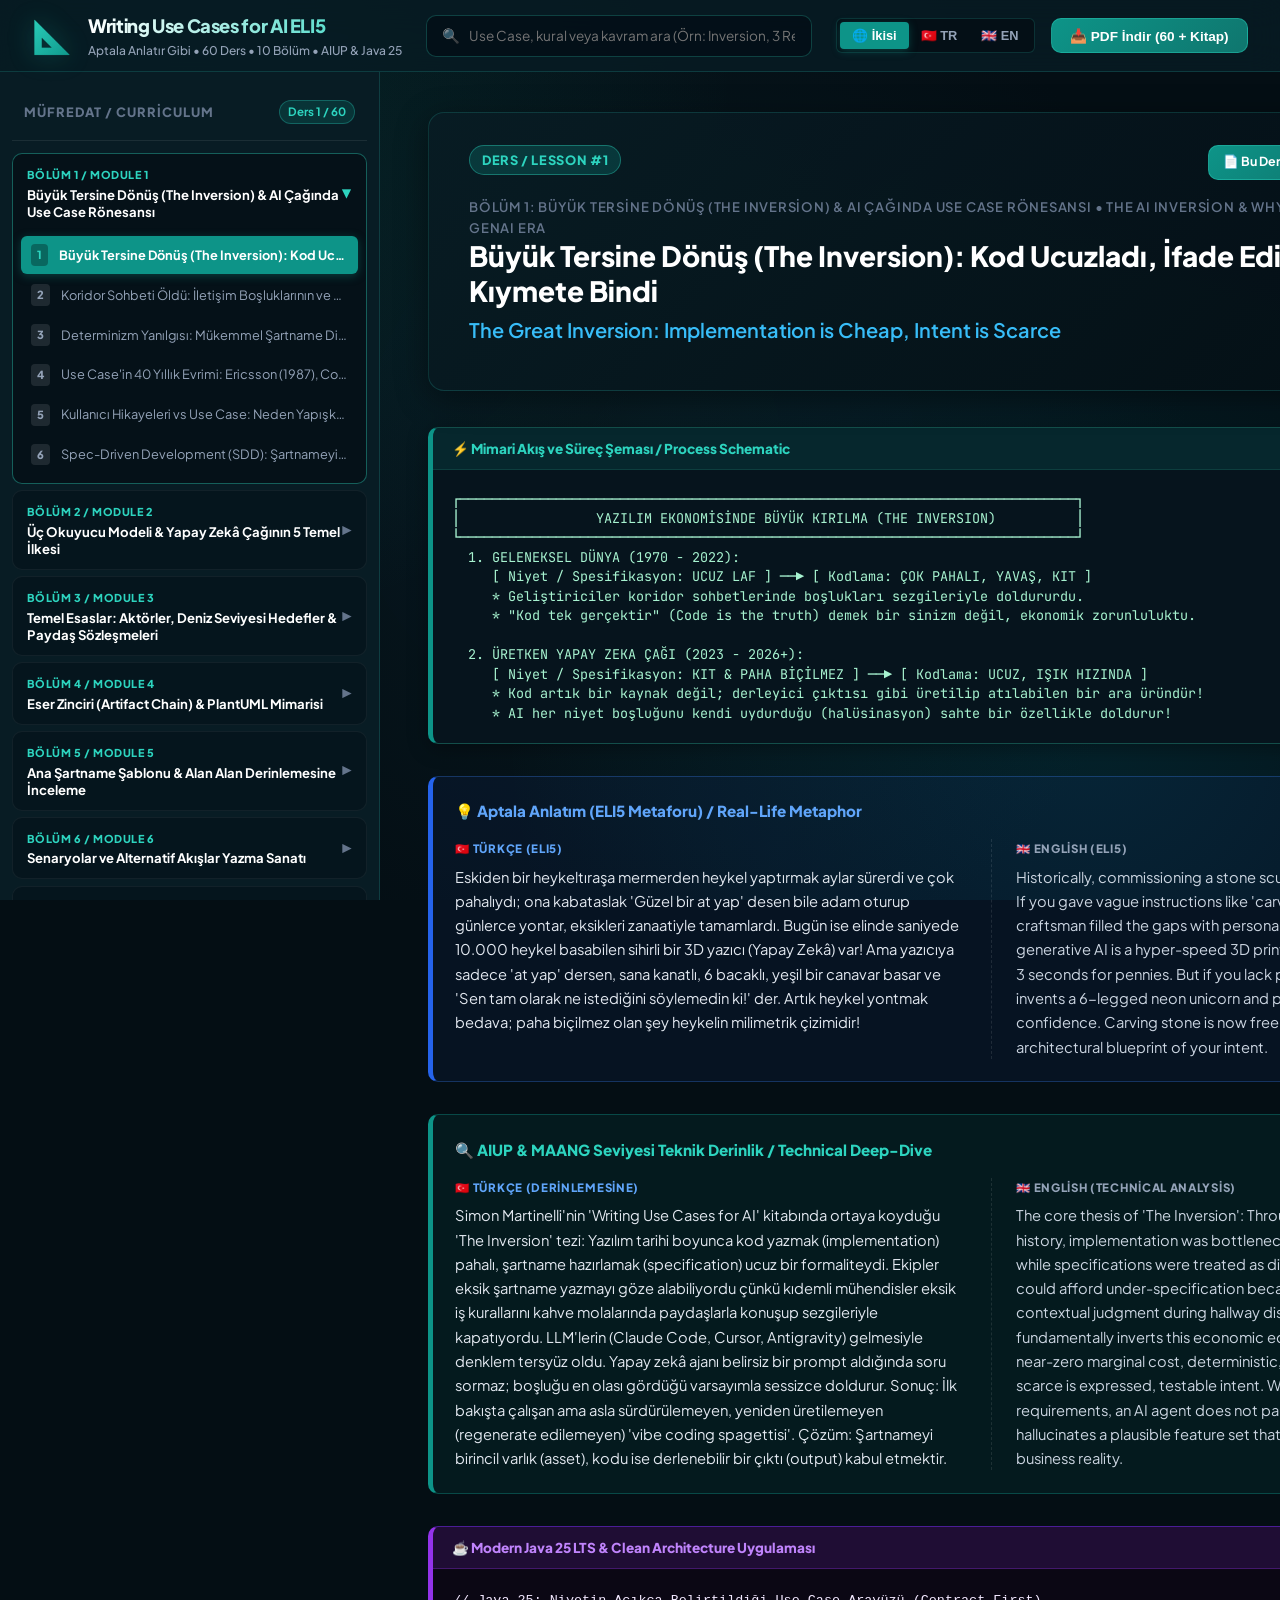
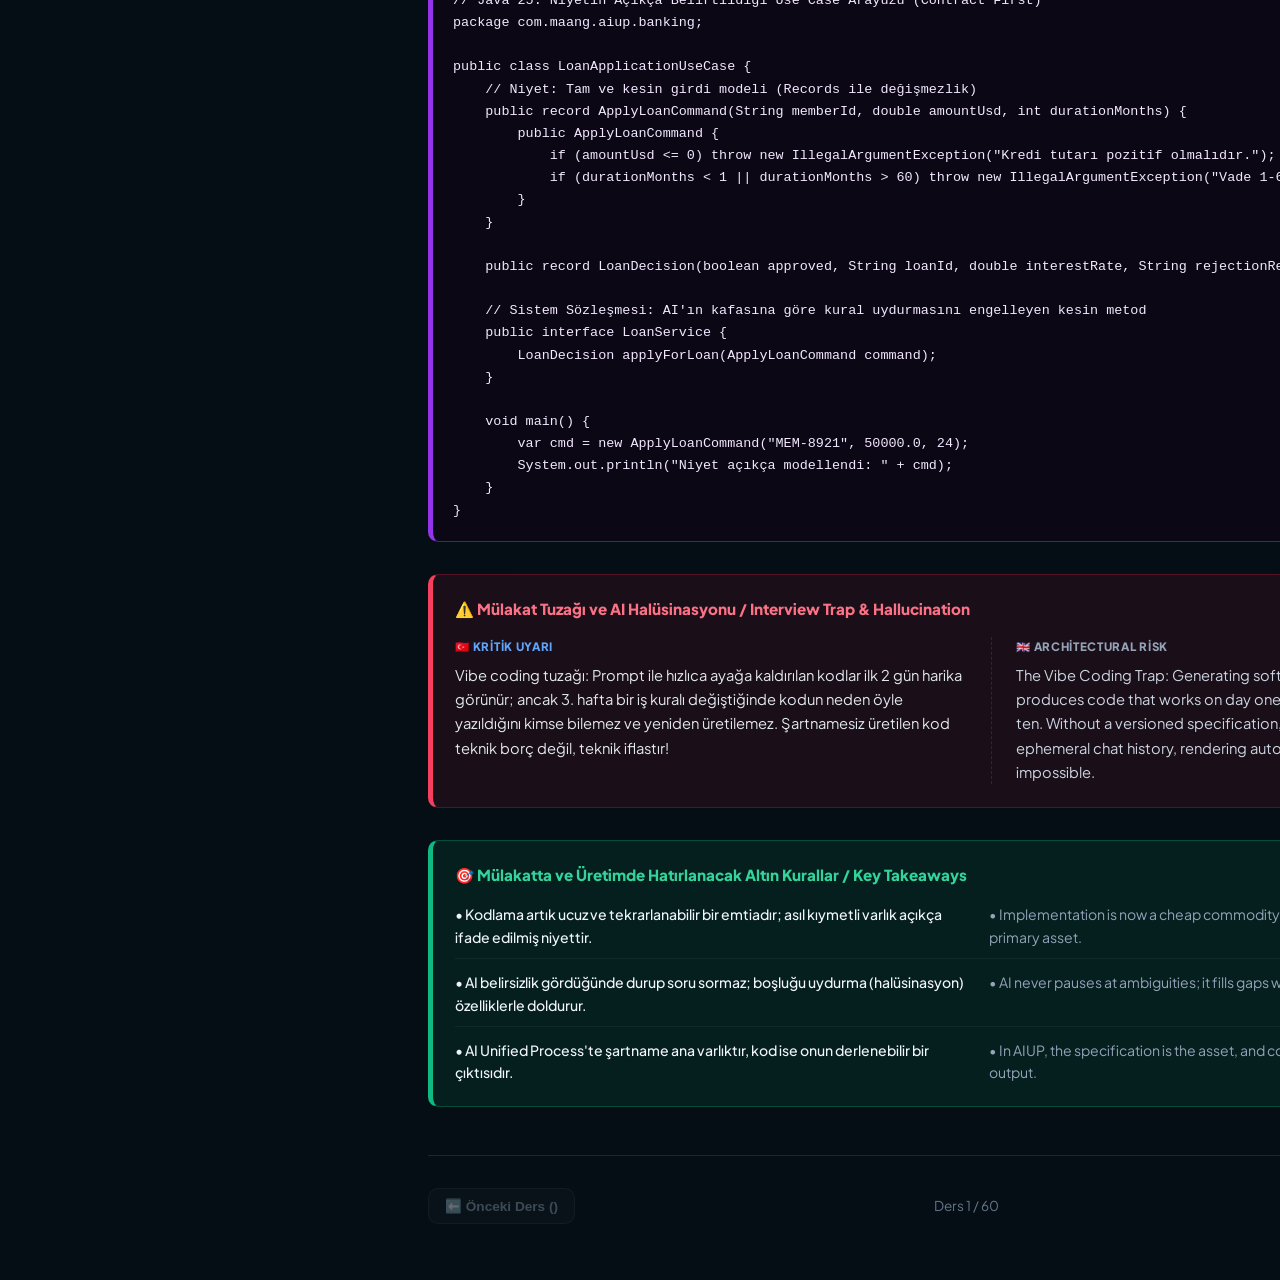
==== web/index.html @ 1dd98136 "feat: complete bilingual 60-lesson curriculum on Writing Use Cases for AI (AIUP / Spec-Driven Develo" ====
<!DOCTYPE html>
<html lang="tr">
<head>
  <meta charset="UTF-8">
  <meta name="viewport" content="width=device-width, initial-scale=1.0">
  <title>Writing Use Cases for AI ELI5 | Aptala Anlatır Gibi 60 Ders</title>
  <meta name="description" content="MAANG mülakatları ve AI çağı için Simon Martinelli temelli grafikli, şemalı, Java 25 kodlu, çift dilli (TR/EN) Use Case & Spec-Driven Development başucu rehberi.">
  <link rel="preconnect" href="https://fonts.googleapis.com">
  <link rel="preconnect" href="https://fonts.gstatic.com" crossorigin>
  <link href="https://fonts.googleapis.com/css2?family=Plus+Jakarta+Sans:wght@400;500;600;700;800&family=JetBrains+Mono:wght@400;500;600;700&display=swap" rel="stylesheet">
  <link rel="stylesheet" href="styles.css">
</head>
<body>
  <div class="bg-ambient"></div>

  <!-- Top Navigation Bar -->
  <nav class="top-nav">
    <div class="brand-section">
      <div class="brand-logo">📐</div>
      <div>
        <div class="brand-title">Writing Use Cases for AI ELI5</div>
        <div class="brand-subtitle">Aptala Anlatır Gibi • 60 Ders • 10 Bölüm • AIUP & Java 25</div>
      </div>
    </div>

    <!-- Live Search -->
    <div class="search-wrapper">
      <span class="search-icon">🔍</span>
      <input type="text" id="searchInput" class="search-input" placeholder="Use Case, kural veya kavram ara (Örn: Inversion, 3 Readers, Zone 3, Blocklist, Slices, Brownfield)...">
    </div>

    <!-- Actions & Language Switcher -->
    <div class="nav-actions">
      <div class="lang-selector">
        <button class="lang-btn active" data-lang="split" title="Türkçe ve İngilizce Yan Yana">🌐 İkisi</button>
        <button class="lang-btn" data-lang="tr" title="Sadece Türkçe">🇹🇷 TR</button>
        <button class="lang-btn" data-lang="en" title="Only English">🇬🇧 EN</button>
      </div>

      <button id="btnOpenPdfModal" class="btn-primary" title="Tüm PDF'leri İncele ve İndir">
        📥 PDF İndir (60 + Kitap)
      </button>
    </div>
  </nav>

  <!-- App Layout -->
  <div class="app-container">
    <!-- Sidebar: Modules & Lessons -->
    <aside class="sidebar" id="sidebar">
      <div class="sidebar-header">
        <span class="sidebar-title">Müfredat / Curriculum</span>
        <span class="progress-pill" id="lessonCounterBadge">Ders 1 / 60</span>
      </div>
      <ul class="module-list" id="moduleAccordion">
        <!-- Rendered dynamically by app.js -->
      </ul>
    </aside>

    <!-- Main View: Active Lesson -->
    <main class="main-view" id="mainContent">
      <!-- Active Lesson Content Rendered Here -->
    </main>
  </div>

  <!-- PDF Library Modal -->
  <div class="modal-overlay" id="pdfModal">
    <div class="modal-card">
      <div class="modal-header">
        <div>
          <h2 style="font-size: 1.25rem; font-weight: 800; color: white;">📚 Yayınlanmış PDF Kütüphanesi</h2>
          <p style="font-size: 0.85rem; color: var(--text-secondary);">60 tekil ders, 10 bölüm paketi ve 3 MB master mega-kitabı doğrudan indirin.</p>
        </div>
        <button id="btnClosePdfModal" class="btn-secondary" style="padding: 4px 10px; font-size: 1.1rem;">✕</button>
      </div>
      <div class="modal-body">
        <div class="pdf-item master-book-highlight">
          <div>
            <div style="font-weight: 800; font-size: 1.1rem; color: white;">📖 BÜYÜK MASTER KİTAP (TÜM 60 DERS TEK PDF)</div>
            <div style="font-size: 0.82rem; color: var(--text-secondary);">60 Ders • Mimari ASCII Şemalar • Java 25 Kodları • Çift Dilli (TR & EN) • Typst Yayın Kalitesi</div>
          </div>
          <a href="../output/book/Writing_Use_Cases_for_AI_ELI5.pdf" target="_blank" class="btn-primary" style="padding: 0.65rem 1.3rem;">
            ⬇️ Ana Kitabı Aç (3.0 MB)
          </a>
        </div>

        <h3 style="font-size: 0.95rem; font-weight: 700; color: var(--accent-cyan); text-transform: uppercase; margin-bottom: 0.75rem; letter-spacing: 0.05em;">
          📦 10 Bölüm Paketleri (Module Bundles)
        </h3>
        <div class="pdf-download-list" id="modalModulePdfList">
          <!-- Filled dynamically -->
        </div>

        <h3 style="font-size: 0.95rem; font-weight: 700; color: var(--accent-cyan); text-transform: uppercase; margin-top: 1.5rem; margin-bottom: 0.75rem; letter-spacing: 0.05em;">
          📄 60 Tekil Ders PDF'leri (Individual Lessons)
        </h3>
        <div class="pdf-download-list-grid" id="modalIndividualPdfList">
          <!-- Filled dynamically -->
        </div>
      </div>
    </div>
  </div>

  <!-- Load Data and Application Logic -->
  <script src="data/lessons.js"></script>
  <script src="app.js"></script>
</body>
</html>
---- web/styles.css ----
/* ==============================================================================
   WRITING USE CASES FOR AI ELI5 - MODERN HIGH-AESTHETIC STYLESHEET
   Deep Cyber Obsidian & Teal/Cyan Palette (AIUP & Spec-Driven Engineering)
   ============================================================================== */

:root {
  --bg-primary: #040e14;
  --bg-secondary: #081c24;
  --bg-card: rgba(8, 28, 36, 0.75);
  --bg-card-border: rgba(45, 212, 191, 0.18);
  --bg-glass: rgba(8, 28, 36, 0.85);

  --accent-teal: #0d9488;
  --accent-teal-glow: rgba(13, 148, 136, 0.35);
  --accent-cyan: #2dd4bf;
  --accent-sky: #38bdf8;
  --accent-emerald: #10b981;
  --accent-rose: #f43f5e;
  --accent-purple: #c084fc;

  --text-primary: #f8fafc;
  --text-secondary: #94a3b8;
  --text-muted: #64748b;
  --text-cyan-dim: #5eead4;

  --font-main: 'Plus Jakarta Sans', -apple-system, BlinkMacSystemFont, 'Segoe UI', Roboto, sans-serif;
  --font-mono: 'JetBrains Mono', 'Fira Code', Menlo, monospace;

  --sidebar-width: 380px;
  --top-nav-height: 72px;
  --radius-sm: 6px;
  --radius-md: 10px;
  --radius-lg: 16px;
  --transition: all 0.2s cubic-bezier(0.4, 0, 0.2, 1);
}

* {
  box-sizing: border-box;
  margin: 0;
  padding: 0;
}

body {
  font-family: var(--font-main);
  background-color: var(--bg-primary);
  color: var(--text-primary);
  line-height: 1.6;
  min-height: 100vh;
  overflow-x: hidden;
  -webkit-font-smoothing: antialiased;
}

.bg-ambient {
  position: fixed;
  top: 0;
  left: 0;
  right: 0;
  bottom: 0;
  background: 
    radial-gradient(circle at 15% 10%, rgba(13, 148, 136, 0.15), transparent 40%),
    radial-gradient(circle at 85% 80%, rgba(6, 182, 212, 0.12), transparent 45%),
    radial-gradient(circle at 50% 50%, rgba(8, 28, 36, 0.9), var(--bg-primary) 70%);
  pointer-events: none;
  z-index: -1;
}

/* --- TOP NAVIGATION BAR --- */
.top-nav {
  position: fixed;
  top: 0;
  left: 0;
  right: 0;
  height: var(--top-nav-height);
  background: var(--bg-glass);
  backdrop-filter: blur(16px);
  -webkit-backdrop-filter: blur(16px);
  border-bottom: 1px solid var(--bg-card-border);
  display: flex;
  align-items: center;
  justify-content: space-between;
  padding: 0 2rem;
  z-index: 100;
  gap: 1.5rem;
}

.brand-section {
  display: flex;
  align-items: center;
  gap: 1rem;
  min-width: 320px;
}

.brand-logo {
  font-size: 2rem;
  background: linear-gradient(135deg, var(--accent-cyan), var(--accent-teal));
  -webkit-background-clip: text;
  -webkit-text-fill-color: transparent;
  filter: drop-shadow(0 0 12px var(--accent-teal-glow));
}

.brand-title {
  font-size: 1.15rem;
  font-weight: 800;
  letter-spacing: -0.02em;
  background: linear-gradient(to right, #ffffff, var(--accent-cyan));
  -webkit-background-clip: text;
  -webkit-text-fill-color: transparent;
}

.brand-subtitle {
  font-size: 0.75rem;
  color: var(--text-secondary);
  font-weight: 500;
}

/* Search Bar */
.search-wrapper {
  flex: 1;
  max-width: 600px;
  position: relative;
}

.search-icon {
  position: absolute;
  left: 1rem;
  top: 50%;
  transform: translateY(-50%);
  font-size: 0.9rem;
  opacity: 0.6;
}

.search-input {
  width: 100%;
  height: 42px;
  background: rgba(4, 14, 20, 0.7);
  border: 1px solid rgba(45, 212, 191, 0.25);
  border-radius: var(--radius-md);
  padding: 0 1rem 0 2.6rem;
  font-size: 0.85rem;
  color: white;
  font-family: var(--font-main);
  transition: var(--transition);
}

.search-input:focus {
  outline: none;
  border-color: var(--accent-cyan);
  box-shadow: 0 0 16px var(--accent-teal-glow);
  background: rgba(4, 14, 20, 0.95);
}

/* Nav Actions */
.nav-actions {
  display: flex;
  align-items: center;
  gap: 1rem;
}

.lang-selector {
  display: flex;
  background: rgba(4, 14, 20, 0.8);
  border: 1px solid var(--bg-card-border);
  border-radius: var(--radius-sm);
  padding: 3px;
}

.lang-btn {
  background: none;
  border: none;
  color: var(--text-secondary);
  padding: 6px 12px;
  font-size: 0.8rem;
  font-weight: 700;
  cursor: pointer;
  border-radius: 4px;
  transition: var(--transition);
}

.lang-btn:hover {
  color: white;
}

.lang-btn.active {
  background: var(--accent-teal);
  color: white;
  box-shadow: 0 2px 8px var(--accent-teal-glow);
}

.btn-primary {
  background: linear-gradient(135deg, var(--accent-teal), #0f766e);
  color: white;
  border: 1px solid rgba(45, 212, 191, 0.4);
  padding: 0.55rem 1.15rem;
  border-radius: var(--radius-md);
  font-weight: 700;
  font-size: 0.85rem;
  cursor: pointer;
  display: inline-flex;
  align-items: center;
  gap: 0.5rem;
  transition: var(--transition);
  text-decoration: none;
}

.btn-primary:hover {
  transform: translateY(-1px);
  box-shadow: 0 4px 16px var(--accent-teal-glow);
  border-color: var(--accent-cyan);
}

.btn-secondary {
  background: rgba(255, 255, 255, 0.05);
  color: var(--text-secondary);
  border: 1px solid rgba(255, 255, 255, 0.1);
  padding: 0.55rem 1rem;
  border-radius: var(--radius-md);
  font-size: 0.85rem;
  font-weight: 600;
  cursor: pointer;
  transition: var(--transition);
}

.btn-secondary:hover {
  background: rgba(255, 255, 255, 0.1);
  color: white;
}

/* --- APP LAYOUT --- */
.app-container {
  display: flex;
  margin-top: var(--top-nav-height);
  min-height: calc(100vh - var(--top-nav-height));
}

/* --- SIDEBAR --- */
.sidebar {
  width: var(--sidebar-width);
  background: var(--bg-secondary);
  border-right: 1px solid var(--bg-card-border);
  overflow-y: auto;
  position: fixed;
  top: var(--top-nav-height);
  bottom: 0;
  left: 0;
  padding: 1.25rem 0.75rem;
  scrollbar-width: thin;
  scrollbar-color: var(--accent-teal) transparent;
  z-index: 90;
}

.sidebar-header {
  display: flex;
  justify-content: space-between;
  align-items: center;
  padding: 0.5rem 0.75rem 1rem 0.75rem;
  border-bottom: 1px solid rgba(255, 255, 255, 0.08);
  margin-bottom: 0.75rem;
}

.sidebar-title {
  font-size: 0.8rem;
  text-transform: uppercase;
  letter-spacing: 0.08em;
  font-weight: 800;
  color: var(--text-muted);
}

.progress-pill {
  font-size: 0.72rem;
  background: rgba(13, 148, 136, 0.2);
  color: var(--accent-cyan);
  padding: 2px 8px;
  border-radius: 12px;
  font-weight: 700;
  border: 1px solid rgba(45, 212, 191, 0.3);
}

.module-list {
  list-style: none;
  display: flex;
  flex-direction: column;
  gap: 0.4rem;
}

.module-card {
  border-radius: var(--radius-md);
  background: rgba(4, 14, 20, 0.4);
  border: 1px solid rgba(255, 255, 255, 0.05);
  overflow: hidden;
  transition: var(--transition);
}

.module-card:hover {
  border-color: rgba(45, 212, 191, 0.3);
}

.module-card.expanded {
  border-color: rgba(45, 212, 191, 0.4);
  background: rgba(4, 14, 20, 0.75);
}

.module-header {
  padding: 0.75rem 0.85rem;
  cursor: pointer;
  display: flex;
  align-items: center;
  justify-content: space-between;
  user-select: none;
}

.module-meta {
  display: flex;
  flex-direction: column;
  gap: 2px;
}

.module-tag {
  font-size: 0.68rem;
  font-weight: 800;
  color: var(--accent-cyan);
  text-transform: uppercase;
  letter-spacing: 0.05em;
}

.module-title-text {
  font-size: 0.82rem;
  font-weight: 700;
  color: white;
  line-height: 1.3;
}

.module-toggle-icon {
  font-size: 0.75rem;
  color: var(--text-muted);
  transition: transform 0.2s ease;
}

.module-card.expanded .module-toggle-icon {
  transform: rotate(90deg);
  color: var(--accent-cyan);
}

.lesson-sublist {
  list-style: none;
  padding: 0.25rem 0.5rem 0.6rem 0.5rem;
  display: flex;
  flex-direction: column;
  gap: 2px;
}

.lesson-item {
  padding: 0.5rem 0.65rem;
  border-radius: var(--radius-sm);
  cursor: pointer;
  display: flex;
  align-items: center;
  gap: 0.65rem;
  font-size: 0.8rem;
  color: var(--text-secondary);
  transition: var(--transition);
}

.lesson-item:hover {
  background: rgba(13, 148, 136, 0.15);
  color: white;
}

.lesson-item.active {
  background: var(--accent-teal);
  color: white;
  font-weight: 700;
  box-shadow: 0 2px 10px var(--accent-teal-glow);
}

.lesson-badge {
  font-size: 0.7rem;
  font-weight: 800;
  background: rgba(255, 255, 255, 0.1);
  padding: 2px 6px;
  border-radius: 4px;
}

.lesson-item.active .lesson-badge {
  background: rgba(0, 0, 0, 0.3);
  color: var(--accent-cyan);
}

/* --- MAIN VIEW --- */
.main-view {
  margin-left: var(--sidebar-width);
  flex: 1;
  padding: 2.5rem 3rem 5rem 3rem;
  max-width: 1200px;
}

/* Hero Lesson Header */
.lesson-hero {
  background: linear-gradient(135deg, rgba(8, 28, 36, 0.95), rgba(4, 14, 20, 0.95));
  border: 1px solid var(--bg-card-border);
  border-radius: var(--radius-lg);
  padding: 2rem 2.5rem;
  margin-bottom: 2.25rem;
  position: relative;
  box-shadow: 0 8px 32px rgba(0, 0, 0, 0.4);
}

.lesson-hero-top {
  display: flex;
  justify-content: space-between;
  align-items: flex-start;
  margin-bottom: 1rem;
}

.lesson-number-tag {
  background: rgba(13, 148, 136, 0.25);
  color: var(--accent-cyan);
  border: 1px solid rgba(45, 212, 191, 0.4);
  font-size: 0.8rem;
  font-weight: 800;
  padding: 4px 12px;
  border-radius: 20px;
  text-transform: uppercase;
  letter-spacing: 0.05em;
}

.lesson-actions {
  display: flex;
  gap: 0.75rem;
}

.lesson-hero-title-tr {
  font-size: 1.75rem;
  font-weight: 800;
  line-height: 1.25;
  color: white;
  margin-bottom: 0.4rem;
}

.lesson-hero-title-en {
  font-size: 1.25rem;
  font-weight: 600;
  color: var(--accent-sky);
  margin-bottom: 0.75rem;
}

.lesson-hero-module-name {
  font-size: 0.82rem;
  color: var(--text-muted);
  font-weight: 600;
  text-transform: uppercase;
  letter-spacing: 0.06em;
}

/* Content Boxes */
.box-section {
  margin-bottom: 2rem;
}

/* 1. Diagram Box */
.diagram-card {
  background: #06141d;
  border: 1px solid #134e4a;
  border-left: 5px solid var(--accent-teal);
  border-radius: var(--radius-md);
  overflow: hidden;
  box-shadow: 0 4px 20px rgba(0, 0, 0, 0.35);
}

.diagram-header {
  background: rgba(13, 148, 136, 0.15);
  padding: 0.6rem 1.2rem;
  display: flex;
  justify-content: space-between;
  align-items: center;
  border-bottom: 1px solid rgba(19, 78, 74, 0.6);
}

.diagram-title {
  font-size: 0.85rem;
  font-weight: 800;
  color: var(--accent-cyan);
  display: flex;
  align-items: center;
  gap: 0.5rem;
}

.btn-copy {
  background: rgba(255, 255, 255, 0.06);
  border: 1px solid rgba(255, 255, 255, 0.1);
  color: var(--text-secondary);
  font-size: 0.75rem;
  font-weight: 600;
  padding: 3px 8px;
  border-radius: 4px;
  cursor: pointer;
  transition: var(--transition);
}

.btn-copy:hover {
  background: var(--accent-teal);
  color: white;
}

.diagram-body {
  padding: 1.2rem;
  overflow-x: auto;
  font-family: var(--font-mono);
  font-size: 0.84rem;
  line-height: 1.45;
  color: #a7f3d0;
  white-space: pre;
}

/* 2. ELI5 Box */
.eli5-card {
  background: rgba(30, 58, 138, 0.12);
  border: 1px solid rgba(59, 130, 246, 0.3);
  border-left: 5px solid #2563eb;
  border-radius: var(--radius-md);
  padding: 1.4rem;
}

.eli5-header {
  font-size: 0.95rem;
  font-weight: 800;
  color: #60a5fa;
  margin-bottom: 1rem;
  display: flex;
  align-items: center;
  gap: 0.5rem;
}

/* 3. Deep-Dive Box */
.deep-card {
  background: rgba(15, 118, 110, 0.12);
  border: 1px solid rgba(20, 184, 166, 0.3);
  border-left: 5px solid var(--accent-teal);
  border-radius: var(--radius-md);
  padding: 1.4rem;
}

.deep-header {
  font-size: 0.95rem;
  font-weight: 800;
  color: var(--accent-cyan);
  margin-bottom: 1rem;
  display: flex;
  align-items: center;
  gap: 0.5rem;
}

/* Split Columns */
.split-content {
  display: grid;
  grid-template-columns: 1fr 1fr;
  gap: 1.75rem;
}

.lang-column {
  font-size: 0.92rem;
  line-height: 1.65;
  color: #e2e8f0;
}

.lang-column.english {
  color: #cbd5e1;
  border-left: 1px dashed rgba(255, 255, 255, 0.1);
  padding-left: 1.5rem;
}

.col-label {
  font-size: 0.72rem;
  font-weight: 800;
  text-transform: uppercase;
  letter-spacing: 0.06em;
  margin-bottom: 0.4rem;
  display: block;
}

.col-label.tr { color: #60a5fa; }
.col-label.en { color: #94a3b8; }

/* 4. Java 25 Box */
.java-card {
  background: #0b0714;
  border: 1px solid #4a1d96;
  border-left: 5px solid #9333ea;
  border-radius: var(--radius-md);
  overflow: hidden;
}

.java-header {
  background: rgba(147, 51, 234, 0.15);
  padding: 0.6rem 1.2rem;
  display: flex;
  justify-content: space-between;
  align-items: center;
  border-bottom: 1px solid rgba(147, 51, 234, 0.3);
}

.java-title {
  font-size: 0.85rem;
  font-weight: 800;
  color: var(--accent-purple);
  display: flex;
  align-items: center;
  gap: 0.5rem;
}

.java-code-pre {
  padding: 1.25rem;
  overflow-x: auto;
  font-family: var(--font-mono);
  font-size: 0.84rem;
  line-height: 1.5;
  color: #f3e8ff;
  white-space: pre;
}

/* 5. Warning Box */
.warning-card {
  background: rgba(225, 29, 72, 0.1);
  border: 1px solid rgba(225, 29, 72, 0.3);
  border-left: 5px solid var(--accent-rose);
  border-radius: var(--radius-md);
  padding: 1.4rem;
}

.warning-header {
  font-size: 0.95rem;
  font-weight: 800;
  color: #fb7185;
  margin-bottom: 1rem;
  display: flex;
  align-items: center;
  gap: 0.5rem;
}

/* 6. Takeaways Box */
.takeaways-card {
  background: rgba(16, 185, 129, 0.1);
  border: 1px solid rgba(16, 185, 129, 0.3);
  border-left: 5px solid var(--accent-emerald);
  border-radius: var(--radius-md);
  padding: 1.4rem;
}

.takeaways-header {
  font-size: 0.95rem;
  font-weight: 800;
  color: #34d399;
  margin-bottom: 1rem;
  display: flex;
  align-items: center;
  gap: 0.5rem;
}

.takeaways-list {
  display: flex;
  flex-direction: column;
  gap: 0.75rem;
}

.takeaway-row {
  display: grid;
  grid-template-columns: 1fr 1fr;
  gap: 1.5rem;
  padding-bottom: 0.6rem;
  border-bottom: 1px solid rgba(255, 255, 255, 0.05);
}

.takeaway-row:last-child {
  border-bottom: none;
  padding-bottom: 0;
}

.takeaway-tr { font-size: 0.88rem; color: #f1f5f9; font-weight: 500; }
.takeaway-en { font-size: 0.88rem; color: #94a3b8; font-weight: 400; }

/* Lesson Footer Navigation */
.lesson-nav-footer {
  display: flex;
  justify-content: space-between;
  align-items: center;
  margin-top: 3rem;
  padding-top: 2rem;
  border-top: 1px solid rgba(255, 255, 255, 0.1);
}

/* --- MODAL --- */
.modal-overlay {
  position: fixed;
  top: 0;
  left: 0;
  right: 0;
  bottom: 0;
  background: rgba(4, 14, 20, 0.85);
  backdrop-filter: blur(8px);
  display: none;
  align-items: center;
  justify-content: center;
  z-index: 200;
  padding: 2rem;
}

.modal-overlay.active {
  display: flex;
}

.modal-card {
  background: var(--bg-secondary);
  border: 1px solid var(--bg-card-border);
  border-radius: var(--radius-lg);
  width: 100%;
  max-width: 860px;
  max-height: 85vh;
  display: flex;
  flex-direction: column;
  box-shadow: 0 16px 48px rgba(0, 0, 0, 0.6);
}

.modal-header {
  padding: 1.5rem 2rem;
  border-bottom: 1px solid rgba(255, 255, 255, 0.1);
  display: flex;
  justify-content: space-between;
  align-items: center;
}

.modal-body {
  padding: 2rem;
  overflow-y: auto;
  scrollbar-width: thin;
}

.master-book-highlight {
  background: linear-gradient(135deg, rgba(13, 148, 136, 0.25), rgba(6, 182, 212, 0.15));
  border: 2px solid var(--accent-cyan);
  border-radius: var(--radius-md);
  padding: 1.25rem 1.5rem;
  display: flex;
  justify-content: space-between;
  align-items: center;
  margin-bottom: 1.75rem;
}

.pdf-download-list {
  display: grid;
  grid-template-columns: 1fr 1fr;
  gap: 0.75rem;
  margin-bottom: 1.5rem;
}

.pdf-download-list-grid {
  display: grid;
  grid-template-columns: repeat(auto-fill, minmax(110px, 1fr));
  gap: 0.5rem;
}

.pdf-card-btn {
  background: rgba(4, 14, 20, 0.6);
  border: 1px solid rgba(255, 255, 255, 0.08);
  border-radius: var(--radius-sm);
  padding: 0.65rem 0.85rem;
  display: flex;
  justify-content: space-between;
  align-items: center;
  color: white;
  text-decoration: none;
  font-size: 0.82rem;
  font-weight: 600;
  transition: var(--transition);
}

.pdf-card-btn:hover {
  border-color: var(--accent-cyan);
  background: rgba(13, 148, 136, 0.2);
  transform: translateY(-1px);
}

.pdf-lesson-chip {
  background: rgba(4, 14, 20, 0.6);
  border: 1px solid rgba(255, 255, 255, 0.08);
  border-radius: var(--radius-sm);
  padding: 6px 8px;
  text-align: center;
  color: var(--text-secondary);
  text-decoration: none;
  font-size: 0.78rem;
  font-weight: 700;
  transition: var(--transition);
}

.pdf-lesson-chip:hover {
  background: var(--accent-teal);
  color: white;
  border-color: var(--accent-cyan);
}

/* --- RESPONSIVE --- */
@media (max-width: 1024px) {
  :root {
    --sidebar-width: 320px;
  }
  .split-content {
    grid-template-columns: 1fr;
  }
  .lang-column.english {
    border-left: none;
    border-top: 1px dashed rgba(255, 255, 255, 0.1);
    padding-left: 0;
    padding-top: 1.25rem;
  }
}

@media (max-width: 768px) {
  .sidebar {
    display: none;
  }
  .main-view {
    margin-left: 0;
    padding: 1.5rem 1rem 3rem 1rem;
  }
  .top-nav {
    padding: 0 1rem;
  }
  .brand-subtitle, .search-wrapper {
    display: none;
  }
}
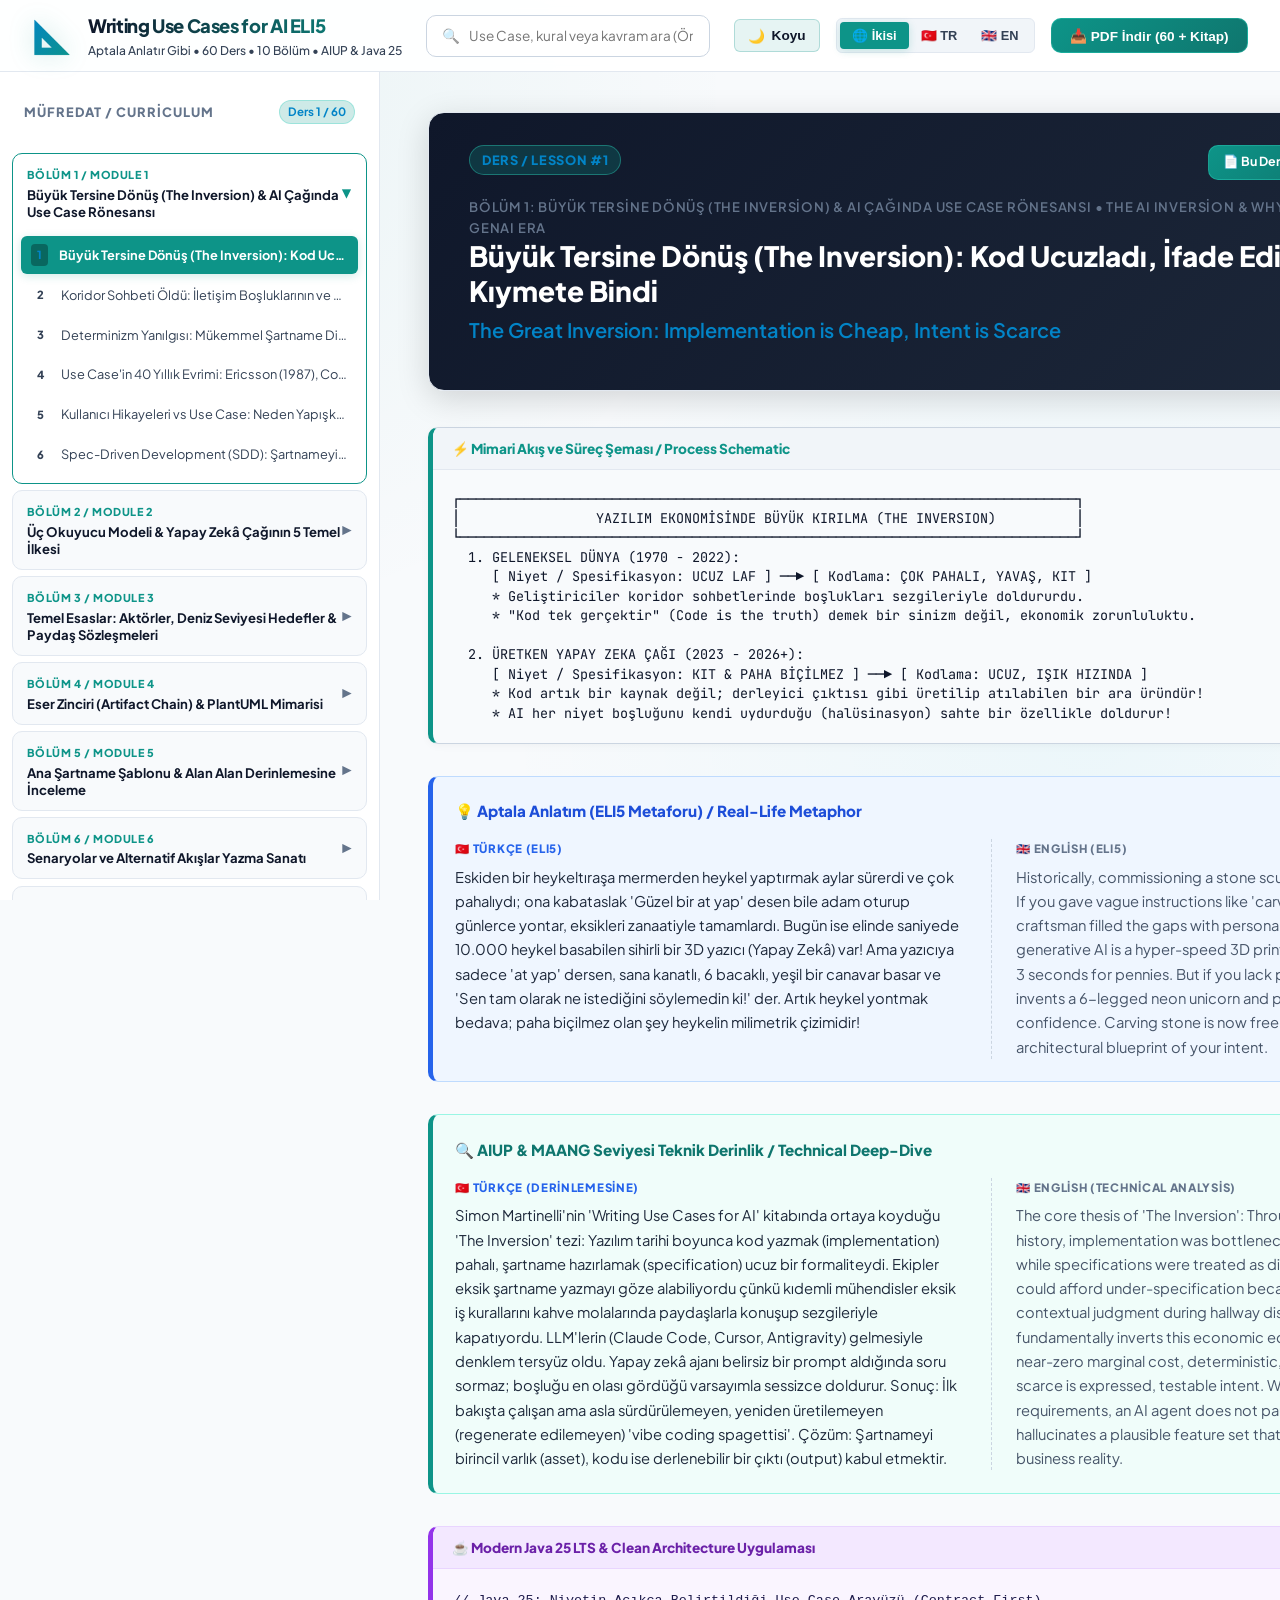
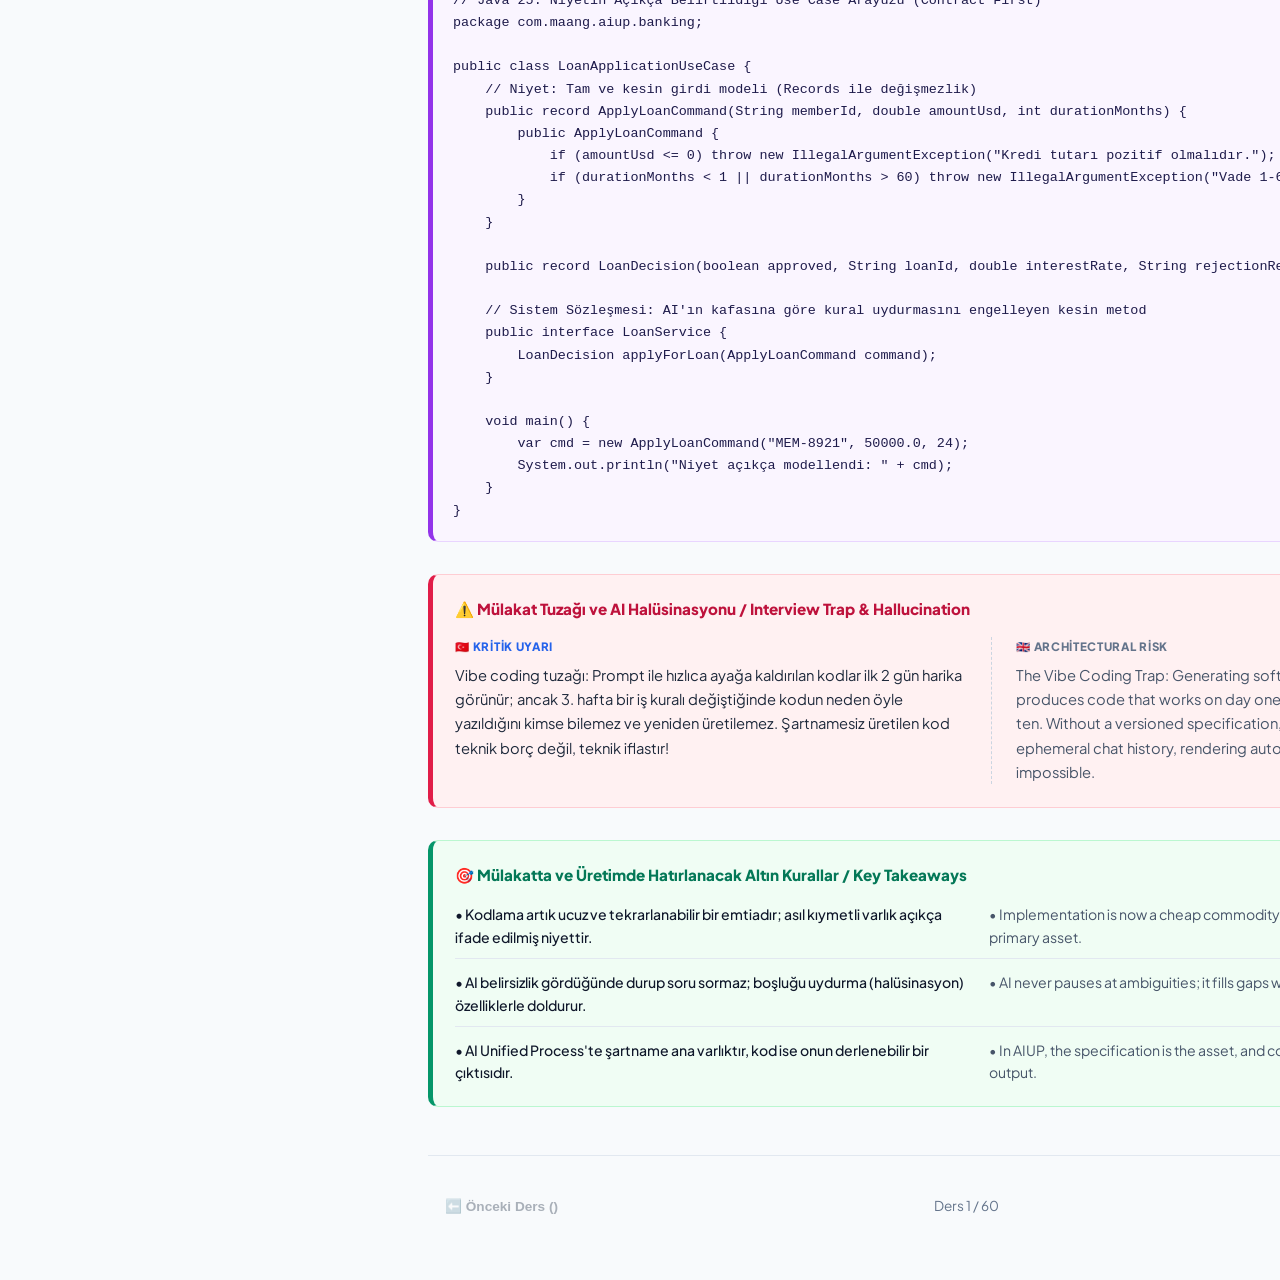
==== commit 28f3c736: "feat(web): default to light theme with dark mode toggle" ====
--- a/web/index.html
+++ b/web/index.html
@@ -31,6 +31,10 @@
 
     <!-- Actions & Language Switcher -->
     <div class="nav-actions">
+      <button id="themeToggleBtn" class="theme-btn" title="Temayı Değiştir (Açık/Koyu)">
+        <span class="theme-icon">🌙</span> <span class="theme-text">Koyu</span>
+      </button>
+
       <div class="lang-selector">
         <button class="lang-btn active" data-lang="split" title="Türkçe ve İngilizce Yan Yana">🌐 İkisi</button>
         <button class="lang-btn" data-lang="tr" title="Sadece Türkçe">🇹🇷 TR</button>
--- a/web/styles.css
+++ b/web/styles.css
@@ -4,6 +4,37 @@
    ============================================================================== */
 
 :root {
+  --bg-primary: #f8fafc;
+  --bg-secondary: #ffffff;
+  --bg-card: #ffffff;
+  --bg-card-border: #e2e8f0;
+  --bg-glass: rgba(255, 255, 255, 0.92);
+
+  --accent-teal: #0d9488;
+  --accent-teal-glow: rgba(13, 148, 136, 0.2);
+  --accent-cyan: #0284c7;
+  --accent-sky: #0284c7;
+  --accent-emerald: #059669;
+  --accent-rose: #e11d48;
+  --accent-purple: #7c3aed;
+
+  --text-primary: #0f172a;
+  --text-secondary: #334155;
+  --text-muted: #64748b;
+  --text-cyan-dim: #0f766e;
+
+  --font-main: 'Plus Jakarta Sans', -apple-system, BlinkMacSystemFont, 'Segoe UI', Roboto, sans-serif;
+  --font-mono: 'JetBrains Mono', 'Fira Code', Menlo, monospace;
+
+  --sidebar-width: 380px;
+  --top-nav-height: 72px;
+  --radius-sm: 6px;
+  --radius-md: 10px;
+  --radius-lg: 16px;
+  --transition: all 0.2s cubic-bezier(0.4, 0, 0.2, 1);
+}
+
+body.theme-dark {
   --bg-primary: #040e14;
   --bg-secondary: #081c24;
   --bg-card: rgba(8, 28, 36, 0.75);
@@ -22,16 +53,6 @@
   --text-secondary: #94a3b8;
   --text-muted: #64748b;
   --text-cyan-dim: #5eead4;
-
-  --font-main: 'Plus Jakarta Sans', -apple-system, BlinkMacSystemFont, 'Segoe UI', Roboto, sans-serif;
-  --font-mono: 'JetBrains Mono', 'Fira Code', Menlo, monospace;
-
-  --sidebar-width: 380px;
-  --top-nav-height: 72px;
-  --radius-sm: 6px;
-  --radius-md: 10px;
-  --radius-lg: 16px;
-  --transition: all 0.2s cubic-bezier(0.4, 0, 0.2, 1);
 }
 
 * {
@@ -57,11 +78,18 @@
   right: 0;
   bottom: 0;
   background: 
+    radial-gradient(circle at 15% 10%, rgba(13, 148, 136, 0.06), transparent 40%),
+    radial-gradient(circle at 85% 80%, rgba(6, 182, 212, 0.05), transparent 45%),
+    #f8fafc;
+  pointer-events: none;
+  z-index: -1;
+}
+
+body.theme-dark .bg-ambient {
+  background: 
     radial-gradient(circle at 15% 10%, rgba(13, 148, 136, 0.15), transparent 40%),
     radial-gradient(circle at 85% 80%, rgba(6, 182, 212, 0.12), transparent 45%),
     radial-gradient(circle at 50% 50%, rgba(8, 28, 36, 0.9), var(--bg-primary) 70%);
-  pointer-events: none;
-  z-index: -1;
 }
 
 /* --- TOP NAVIGATION BAR --- */
@@ -102,6 +130,12 @@
   font-size: 1.15rem;
   font-weight: 800;
   letter-spacing: -0.02em;
+  background: linear-gradient(to right, #0f172a, var(--accent-teal));
+  -webkit-background-clip: text;
+  -webkit-text-fill-color: transparent;
+}
+
+body.theme-dark .brand-title {
   background: linear-gradient(to right, #ffffff, var(--accent-cyan));
   -webkit-background-clip: text;
   -webkit-text-fill-color: transparent;
@@ -132,20 +166,30 @@
 .search-input {
   width: 100%;
   height: 42px;
-  background: rgba(4, 14, 20, 0.7);
-  border: 1px solid rgba(45, 212, 191, 0.25);
+  background: #ffffff;
+  border: 1px solid #cbd5e1;
   border-radius: var(--radius-md);
   padding: 0 1rem 0 2.6rem;
   font-size: 0.85rem;
-  color: white;
+  color: #0f172a;
   font-family: var(--font-main);
   transition: var(--transition);
+}
+
+body.theme-dark .search-input {
+  background: rgba(4, 14, 20, 0.7);
+  border-color: rgba(45, 212, 191, 0.25);
+  color: white;
 }
 
 .search-input:focus {
   outline: none;
   border-color: var(--accent-cyan);
   box-shadow: 0 0 16px var(--accent-teal-glow);
+  background: #ffffff;
+}
+
+body.theme-dark .search-input:focus {
   background: rgba(4, 14, 20, 0.95);
 }
 
@@ -156,12 +200,37 @@
   gap: 1rem;
 }
 
+.theme-btn {
+  background: rgba(13, 148, 136, 0.1);
+  border: 1px solid rgba(13, 148, 136, 0.25);
+  color: var(--text-primary);
+  padding: 0.45rem 0.85rem;
+  border-radius: var(--radius-sm);
+  font-size: 0.85rem;
+  font-weight: 700;
+  cursor: pointer;
+  display: flex;
+  align-items: center;
+  gap: 0.4rem;
+  transition: var(--transition);
+}
+
+.theme-btn:hover {
+  background: var(--accent-teal);
+  color: #ffffff;
+}
+
 .lang-selector {
   display: flex;
-  background: rgba(4, 14, 20, 0.8);
-  border: 1px solid var(--bg-card-border);
+  background: #f1f5f9;
+  border: 1px solid #e2e8f0;
   border-radius: var(--radius-sm);
   padding: 3px;
+}
+
+body.theme-dark .lang-selector {
+  background: rgba(4, 14, 20, 0.8);
+  border-color: var(--bg-card-border);
 }
 
 .lang-btn {
@@ -177,7 +246,7 @@
 }
 
 .lang-btn:hover {
-  color: white;
+  color: var(--text-primary);
 }
 
 .lang-btn.active {
@@ -284,17 +353,31 @@
 
 .module-card {
   border-radius: var(--radius-md);
-  background: rgba(4, 14, 20, 0.4);
-  border: 1px solid rgba(255, 255, 255, 0.05);
+  background: #f8fafc;
+  border: 1px solid #e2e8f0;
   overflow: hidden;
   transition: var(--transition);
 }
 
+body.theme-dark .module-card {
+  background: rgba(4, 14, 20, 0.4);
+  border-color: rgba(255, 255, 255, 0.05);
+}
+
 .module-card:hover {
+  border-color: var(--accent-teal);
+}
+
+body.theme-dark .module-card:hover {
   border-color: rgba(45, 212, 191, 0.3);
 }
 
 .module-card.expanded {
+  border-color: var(--accent-teal);
+  background: #ffffff;
+}
+
+body.theme-dark .module-card.expanded {
   border-color: rgba(45, 212, 191, 0.4);
   background: rgba(4, 14, 20, 0.75);
 }
@@ -317,16 +400,24 @@
 .module-tag {
   font-size: 0.68rem;
   font-weight: 800;
-  color: var(--accent-cyan);
+  color: var(--accent-teal);
   text-transform: uppercase;
   letter-spacing: 0.05em;
+}
+
+body.theme-dark .module-tag {
+  color: var(--accent-cyan);
 }
 
 .module-title-text {
   font-size: 0.82rem;
   font-weight: 700;
+  color: var(--text-primary);
+  line-height: 1.3;
+}
+
+body.theme-dark .module-title-text {
   color: white;
-  line-height: 1.3;
 }
 
 .module-toggle-icon {
@@ -337,6 +428,10 @@
 
 .module-card.expanded .module-toggle-icon {
   transform: rotate(90deg);
+  color: var(--accent-teal);
+}
+
+body.theme-dark .module-card.expanded .module-toggle-icon {
   color: var(--accent-cyan);
 }
 
@@ -361,6 +456,11 @@
 }
 
 .lesson-item:hover {
+  background: rgba(13, 148, 136, 0.1);
+  color: var(--text-primary);
+}
+
+body.theme-dark .lesson-item:hover {
   background: rgba(13, 148, 136, 0.15);
   color: white;
 }
@@ -395,12 +495,17 @@
 
 /* Hero Lesson Header */
 .lesson-hero {
-  background: linear-gradient(135deg, rgba(8, 28, 36, 0.95), rgba(4, 14, 20, 0.95));
+  background: linear-gradient(135deg, #0f172a 0%, #1e293b 100%);
   border: 1px solid var(--bg-card-border);
   border-radius: var(--radius-lg);
   padding: 2rem 2.5rem;
   margin-bottom: 2.25rem;
   position: relative;
+  box-shadow: 0 8px 32px rgba(0, 0, 0, 0.15);
+}
+
+body.theme-dark .lesson-hero {
+  background: linear-gradient(135deg, rgba(8, 28, 36, 0.95), rgba(4, 14, 20, 0.95));
   box-shadow: 0 8px 32px rgba(0, 0, 0, 0.4);
 }
 
@@ -458,35 +563,50 @@
 
 /* 1. Diagram Box */
 .diagram-card {
-  background: #06141d;
-  border: 1px solid #134e4a;
+  background: #f8fafc;
+  border: 1px solid #cbd5e1;
   border-left: 5px solid var(--accent-teal);
   border-radius: var(--radius-md);
   overflow: hidden;
+  box-shadow: 0 2px 8px rgba(0, 0, 0, 0.04);
+}
+
+body.theme-dark .diagram-card {
+  background: #06141d;
+  border-color: #134e4a;
   box-shadow: 0 4px 20px rgba(0, 0, 0, 0.35);
 }
 
 .diagram-header {
+  background: #f1f5f9;
+  padding: 0.6rem 1.2rem;
+  display: flex;
+  justify-content: space-between;
+  align-items: center;
+  border-bottom: 1px solid #e2e8f0;
+}
+
+body.theme-dark .diagram-header {
   background: rgba(13, 148, 136, 0.15);
-  padding: 0.6rem 1.2rem;
-  display: flex;
-  justify-content: space-between;
-  align-items: center;
-  border-bottom: 1px solid rgba(19, 78, 74, 0.6);
+  border-bottom-color: rgba(19, 78, 74, 0.6);
 }
 
 .diagram-title {
   font-size: 0.85rem;
   font-weight: 800;
+  color: var(--accent-teal);
+  display: flex;
+  align-items: center;
+  gap: 0.5rem;
+}
+
+body.theme-dark .diagram-title {
   color: var(--accent-cyan);
-  display: flex;
-  align-items: center;
-  gap: 0.5rem;
 }
 
 .btn-copy {
-  background: rgba(255, 255, 255, 0.06);
-  border: 1px solid rgba(255, 255, 255, 0.1);
+  background: rgba(0, 0, 0, 0.05);
+  border: 1px solid rgba(0, 0, 0, 0.1);
   color: var(--text-secondary);
   font-size: 0.75rem;
   font-weight: 600;
@@ -496,6 +616,12 @@
   transition: var(--transition);
 }
 
+body.theme-dark .btn-copy {
+  background: rgba(255, 255, 255, 0.06);
+  border-color: rgba(255, 255, 255, 0.1);
+  color: var(--text-secondary);
+}
+
 .btn-copy:hover {
   background: var(--accent-teal);
   color: white;
@@ -507,46 +633,68 @@
   font-family: var(--font-mono);
   font-size: 0.84rem;
   line-height: 1.45;
+  color: #0f172a;
+  white-space: pre;
+}
+
+body.theme-dark .diagram-body {
   color: #a7f3d0;
-  white-space: pre;
 }
 
 /* 2. ELI5 Box */
 .eli5-card {
-  background: rgba(30, 58, 138, 0.12);
-  border: 1px solid rgba(59, 130, 246, 0.3);
+  background: #eff6ff;
+  border: 1px solid #bfdbfe;
   border-left: 5px solid #2563eb;
   border-radius: var(--radius-md);
   padding: 1.4rem;
 }
 
+body.theme-dark .eli5-card {
+  background: rgba(30, 58, 138, 0.12);
+  border-color: rgba(59, 130, 246, 0.3);
+}
+
 .eli5-header {
   font-size: 0.95rem;
   font-weight: 800;
+  color: #1d4ed8;
+  margin-bottom: 1rem;
+  display: flex;
+  align-items: center;
+  gap: 0.5rem;
+}
+
+body.theme-dark .eli5-header {
   color: #60a5fa;
-  margin-bottom: 1rem;
-  display: flex;
-  align-items: center;
-  gap: 0.5rem;
 }
 
 /* 3. Deep-Dive Box */
 .deep-card {
-  background: rgba(15, 118, 110, 0.12);
-  border: 1px solid rgba(20, 184, 166, 0.3);
+  background: #f0fdfa;
+  border: 1px solid #99f6e4;
   border-left: 5px solid var(--accent-teal);
   border-radius: var(--radius-md);
   padding: 1.4rem;
 }
 
+body.theme-dark .deep-card {
+  background: rgba(15, 118, 110, 0.12);
+  border-color: rgba(20, 184, 166, 0.3);
+}
+
 .deep-header {
   font-size: 0.95rem;
   font-weight: 800;
+  color: #0f766e;
+  margin-bottom: 1rem;
+  display: flex;
+  align-items: center;
+  gap: 0.5rem;
+}
+
+body.theme-dark .deep-header {
   color: var(--accent-cyan);
-  margin-bottom: 1rem;
-  display: flex;
-  align-items: center;
-  gap: 0.5rem;
 }
 
 /* Split Columns */
@@ -559,13 +707,22 @@
 .lang-column {
   font-size: 0.92rem;
   line-height: 1.65;
+  color: #1e293b;
+}
+
+body.theme-dark .lang-column {
   color: #e2e8f0;
 }
 
 .lang-column.english {
+  color: #475569;
+  border-left: 1px dashed #cbd5e1;
+  padding-left: 1.5rem;
+}
+
+body.theme-dark .lang-column.english {
   color: #cbd5e1;
   border-left: 1px dashed rgba(255, 255, 255, 0.1);
-  padding-left: 1.5rem;
 }
 
 .col-label {
@@ -577,34 +734,50 @@
   display: block;
 }
 
-.col-label.tr { color: #60a5fa; }
-.col-label.en { color: #94a3b8; }
+.col-label.tr { color: #2563eb; }
+.col-label.en { color: #64748b; }
+body.theme-dark .col-label.tr { color: #60a5fa; }
+body.theme-dark .col-label.en { color: #94a3b8; }
 
 /* 4. Java 25 Box */
 .java-card {
-  background: #0b0714;
-  border: 1px solid #4a1d96;
+  background: #faf5ff;
+  border: 1px solid #e9d5ff;
   border-left: 5px solid #9333ea;
   border-radius: var(--radius-md);
   overflow: hidden;
 }
 
+body.theme-dark .java-card {
+  background: #0b0714;
+  border-color: #4a1d96;
+}
+
 .java-header {
+  background: #f3e8ff;
+  padding: 0.6rem 1.2rem;
+  display: flex;
+  justify-content: space-between;
+  align-items: center;
+  border-bottom: 1px solid #e9d5ff;
+}
+
+body.theme-dark .java-header {
   background: rgba(147, 51, 234, 0.15);
-  padding: 0.6rem 1.2rem;
-  display: flex;
-  justify-content: space-between;
-  align-items: center;
-  border-bottom: 1px solid rgba(147, 51, 234, 0.3);
+  border-bottom-color: rgba(147, 51, 234, 0.3);
 }
 
 .java-title {
   font-size: 0.85rem;
   font-weight: 800;
+  color: #6b21a8;
+  display: flex;
+  align-items: center;
+  gap: 0.5rem;
+}
+
+body.theme-dark .java-title {
   color: var(--accent-purple);
-  display: flex;
-  align-items: center;
-  gap: 0.5rem;
 }
 
 .java-code-pre {
@@ -613,46 +786,68 @@
   font-family: var(--font-mono);
   font-size: 0.84rem;
   line-height: 1.5;
+  color: #1e1b4b;
+  white-space: pre;
+}
+
+body.theme-dark .java-code-pre {
   color: #f3e8ff;
-  white-space: pre;
 }
 
 /* 5. Warning Box */
 .warning-card {
-  background: rgba(225, 29, 72, 0.1);
-  border: 1px solid rgba(225, 29, 72, 0.3);
+  background: #fff1f2;
+  border: 1px solid #fecdd3;
   border-left: 5px solid var(--accent-rose);
   border-radius: var(--radius-md);
   padding: 1.4rem;
 }
 
+body.theme-dark .warning-card {
+  background: rgba(225, 29, 72, 0.1);
+  border-color: rgba(225, 29, 72, 0.3);
+}
+
 .warning-header {
   font-size: 0.95rem;
   font-weight: 800;
+  color: #be123c;
+  margin-bottom: 1rem;
+  display: flex;
+  align-items: center;
+  gap: 0.5rem;
+}
+
+body.theme-dark .warning-header {
   color: #fb7185;
-  margin-bottom: 1rem;
-  display: flex;
-  align-items: center;
-  gap: 0.5rem;
 }
 
 /* 6. Takeaways Box */
 .takeaways-card {
-  background: rgba(16, 185, 129, 0.1);
-  border: 1px solid rgba(16, 185, 129, 0.3);
+  background: #f0fdf4;
+  border: 1px solid #bbf7d0;
   border-left: 5px solid var(--accent-emerald);
   border-radius: var(--radius-md);
   padding: 1.4rem;
 }
 
+body.theme-dark .takeaways-card {
+  background: rgba(16, 185, 129, 0.1);
+  border-color: rgba(16, 185, 129, 0.3);
+}
+
 .takeaways-header {
   font-size: 0.95rem;
   font-weight: 800;
+  color: #047857;
+  margin-bottom: 1rem;
+  display: flex;
+  align-items: center;
+  gap: 0.5rem;
+}
+
+body.theme-dark .takeaways-header {
   color: #34d399;
-  margin-bottom: 1rem;
-  display: flex;
-  align-items: center;
-  gap: 0.5rem;
 }
 
 .takeaways-list {
@@ -666,7 +861,11 @@
   grid-template-columns: 1fr 1fr;
   gap: 1.5rem;
   padding-bottom: 0.6rem;
-  border-bottom: 1px solid rgba(255, 255, 255, 0.05);
+  border-bottom: 1px solid #e2e8f0;
+}
+
+body.theme-dark .takeaway-row {
+  border-bottom-color: rgba(255, 255, 255, 0.05);
 }
 
 .takeaway-row:last-child {
@@ -674,8 +873,10 @@
   padding-bottom: 0;
 }
 
-.takeaway-tr { font-size: 0.88rem; color: #f1f5f9; font-weight: 500; }
-.takeaway-en { font-size: 0.88rem; color: #94a3b8; font-weight: 400; }
+.takeaway-tr { font-size: 0.88rem; color: #0f172a; font-weight: 500; }
+body.theme-dark .takeaway-tr { color: #f1f5f9; }
+.takeaway-en { font-size: 0.88rem; color: #475569; font-weight: 400; }
+body.theme-dark .takeaway-en { color: #94a3b8; }
 
 /* Lesson Footer Navigation */
 .lesson-nav-footer {
@@ -684,7 +885,11 @@
   align-items: center;
   margin-top: 3rem;
   padding-top: 2rem;
-  border-top: 1px solid rgba(255, 255, 255, 0.1);
+  border-top: 1px solid var(--border-color, #e2e8f0);
+}
+
+body.theme-dark .lesson-nav-footer {
+  border-top-color: rgba(255, 255, 255, 0.1);
 }
 
 /* --- MODAL --- */
@@ -694,13 +899,17 @@
   left: 0;
   right: 0;
   bottom: 0;
-  background: rgba(4, 14, 20, 0.85);
+  background: rgba(15, 23, 42, 0.6);
   backdrop-filter: blur(8px);
   display: none;
   align-items: center;
   justify-content: center;
   z-index: 200;
   padding: 2rem;
+}
+
+body.theme-dark .modal-overlay {
+  background: rgba(4, 14, 20, 0.85);
 }
 
 .modal-overlay.active {
@@ -716,15 +925,23 @@
   max-height: 85vh;
   display: flex;
   flex-direction: column;
+  box-shadow: 0 16px 48px rgba(0, 0, 0, 0.2);
+}
+
+body.theme-dark .modal-card {
   box-shadow: 0 16px 48px rgba(0, 0, 0, 0.6);
 }
 
 .modal-header {
   padding: 1.5rem 2rem;
-  border-bottom: 1px solid rgba(255, 255, 255, 0.1);
+  border-bottom: 1px solid var(--bg-card-border);
   display: flex;
   justify-content: space-between;
   align-items: center;
+}
+
+body.theme-dark .modal-header {
+  border-bottom-color: rgba(255, 255, 255, 0.1);
 }
 
 .modal-body {
@@ -734,14 +951,19 @@
 }
 
 .master-book-highlight {
-  background: linear-gradient(135deg, rgba(13, 148, 136, 0.25), rgba(6, 182, 212, 0.15));
-  border: 2px solid var(--accent-cyan);
+  background: linear-gradient(135deg, rgba(13, 148, 136, 0.12), rgba(6, 182, 212, 0.08));
+  border: 2px solid var(--accent-teal);
   border-radius: var(--radius-md);
   padding: 1.25rem 1.5rem;
   display: flex;
   justify-content: space-between;
   align-items: center;
   margin-bottom: 1.75rem;
+}
+
+body.theme-dark .master-book-highlight {
+  background: linear-gradient(135deg, rgba(13, 148, 136, 0.25), rgba(6, 182, 212, 0.15));
+  border-color: var(--accent-cyan);
 }
 
 .pdf-download-list {
@@ -758,29 +980,40 @@
 }
 
 .pdf-card-btn {
-  background: rgba(4, 14, 20, 0.6);
-  border: 1px solid rgba(255, 255, 255, 0.08);
+  background: #f8fafc;
+  border: 1px solid #cbd5e1;
   border-radius: var(--radius-sm);
   padding: 0.65rem 0.85rem;
   display: flex;
   justify-content: space-between;
   align-items: center;
-  color: white;
+  color: var(--text-primary);
   text-decoration: none;
   font-size: 0.82rem;
   font-weight: 600;
   transition: var(--transition);
 }
 
+body.theme-dark .pdf-card-btn {
+  background: rgba(4, 14, 20, 0.6);
+  border-color: rgba(255, 255, 255, 0.08);
+  color: white;
+}
+
 .pdf-card-btn:hover {
+  border-color: var(--accent-teal);
+  background: rgba(13, 148, 136, 0.1);
+  transform: translateY(-1px);
+}
+
+body.theme-dark .pdf-card-btn:hover {
   border-color: var(--accent-cyan);
   background: rgba(13, 148, 136, 0.2);
-  transform: translateY(-1px);
 }
 
 .pdf-lesson-chip {
-  background: rgba(4, 14, 20, 0.6);
-  border: 1px solid rgba(255, 255, 255, 0.08);
+  background: #f1f5f9;
+  border: 1px solid #cbd5e1;
   border-radius: var(--radius-sm);
   padding: 6px 8px;
   text-align: center;
@@ -791,10 +1024,15 @@
   transition: var(--transition);
 }
 
+body.theme-dark .pdf-lesson-chip {
+  background: rgba(4, 14, 20, 0.6);
+  border-color: rgba(255, 255, 255, 0.08);
+}
+
 .pdf-lesson-chip:hover {
   background: var(--accent-teal);
   color: white;
-  border-color: var(--accent-cyan);
+  border-color: var(--accent-teal);
 }
 
 /* --- RESPONSIVE --- */
